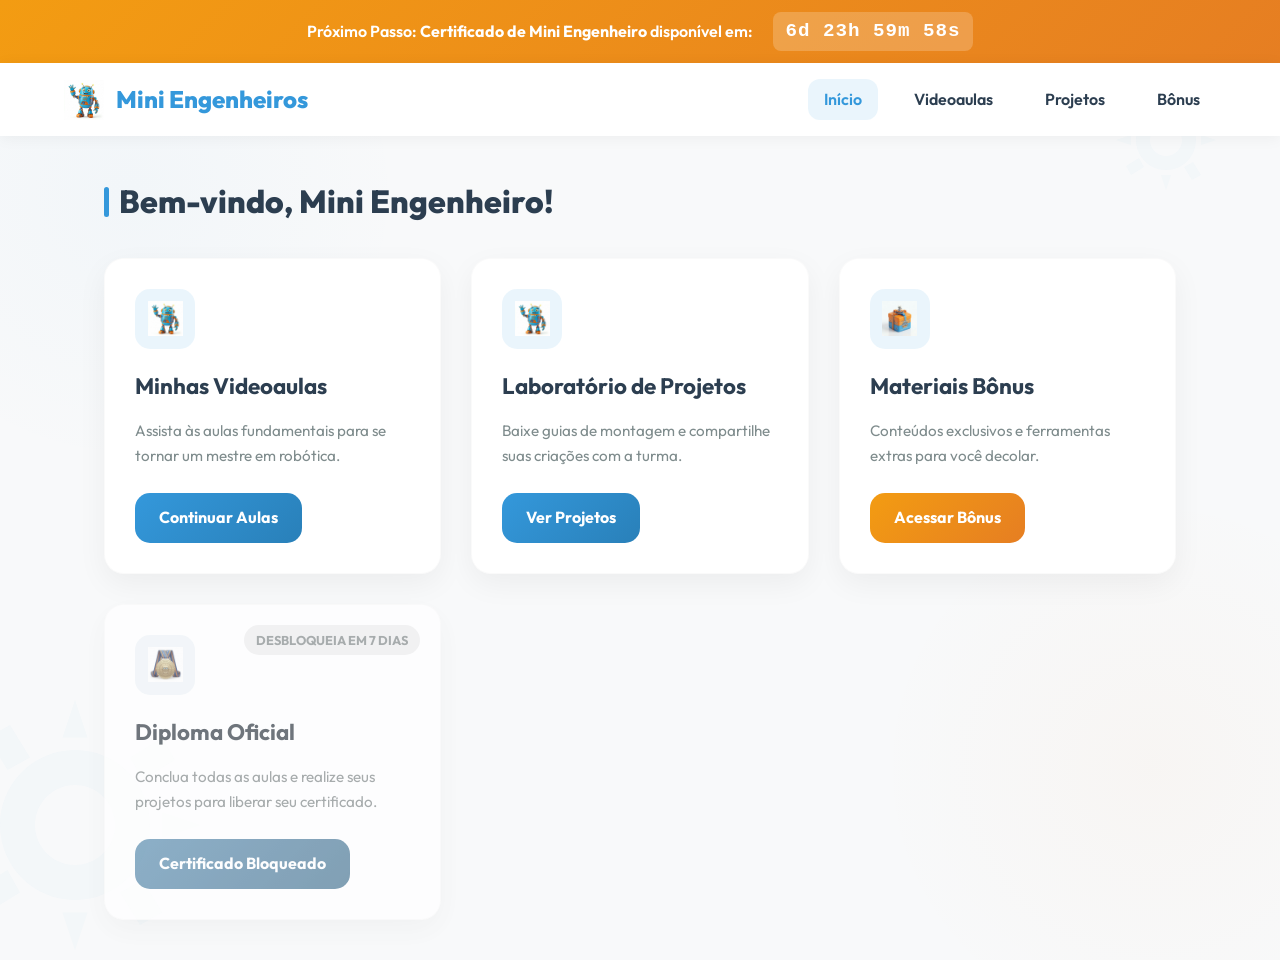
==== index.html @ a5e882d3 "Initial commit: Mini Engenheiros Membership Area" ====
<!DOCTYPE html>
<html lang="pt-br">

<head>
    <meta charset="UTF-8">
    <meta name="viewport" content="width=device-width, initial-scale=1.0">
    <title>Mini Engenheiros | Área de Membros</title>
    <meta name="description"
        content="Área de membros oficial do curso Mini Engenheiros. Aprenda robótica de forma divertida!">
    <link rel="stylesheet" href="style.css">
</head>

<body>

    <!-- Decorative Background Gears -->
    <div class="bg-decor">
        <svg class="gear gear-small" viewBox="0 0 100 100">
            <path
                d="M50 20c-16.6 0-30 13.4-30 30s13.4 30 30 30 30-13.4 30-30-13.4-30-30-30zm0 46c-8.8 0-16-7.2-16-16s7.2-16 16-16 16 7.2 16 16-7.2 16-16 16zM50 0l-5 15h10L50 0zm35 15l-13 8 5 9 13-8-5-9zM100 50l-15-5v10l15-5zM85 85l-8-13-9 5 8 13 9-5zM50 100l5-15h-10l5 15zm-35-15l13-8-5-9-13 8 5 9zM0 50l15 5V45L0 50zm15-35l8 13 9-5-8-13-9 5z" />
        </svg>
        <svg class="gear gear-large" viewBox="0 0 100 100">
            <path
                d="M50 20c-16.6 0-30 13.4-30 30s13.4 30 30 30 30-13.4 30-30-13.4-30-30-30zm0 46c-8.8 0-16-7.2-16-16s7.2-16 16-16 16 7.2 16 16-7.2 16-16 16zM50 0l-5 15h10L50 0zm35 15l-13 8 5 9 13-8-5-9zM100 50l-15-5v10l15-5zM85 85l-8-13-9 5 8 13 9-5zM50 100l5-15h-10l5 15zm-35-15l13-8-5-9-13 8 5 9zM0 50l15 5V45L0 50zm15-35l8 13 9-5-8-13-9 5z" />
        </svg>
    </div>

    <!-- Global Countdown Bar -->
    <div id="countdown-bar" class="countdown-bar">
        <span>Próximo Passo: <b>Certificado de Mini Engenheiro</b> disponível em:</span>
        <div id="countdown" class="countdown-timer">00d 00h 00m 00s</div>
    </div>

    <header>
        <div class="logo">
            <img src="assets/robot-logo.png" alt="Logotipo Mini Engenheiros">
            <span>Mini Engenheiros</span>
        </div>
        <nav>
            <a href="#" class="nav-link active" data-target="home">Início</a>
            <a href="#" class="nav-link" data-target="aulas">Videoaulas</a>
            <a href="#" class="nav-link" data-target="projetos">Projetos</a>
            <a href="#" class="nav-link" data-target="bonus">Bônus</a>
        </nav>
    </header>

    <main id="main-content">
        <!-- Home Section -->
        <section id="home-section">
            <h2 class="section-title">Bem-vindo, Mini Engenheiro!</h2>
            <div class="module-grid">
                <!-- Video Module Preview -->
                <div class="card" data-trigger="aulas">
                    <div class="card-icon"><img src="assets/video-icon.png" alt="Vídeo Icon"></div>
                    <h3>Minhas Videoaulas</h3>
                    <p>Assista às aulas fundamentais para se tornar um mestre em robótica.</p>
                    <a href="#" class="btn btn-primary" onclick="showSection('aulas')">Continuar Aulas</a>
                </div>

                <!-- Projects Module Preview -->
                <div class="card" data-trigger="projetos">
                    <div class="card-icon"><img src="assets/project-icon.png" alt="Projeto Icon"></div>
                    <h3>Laboratório de Projetos</h3>
                    <p>Baixe guias de montagem e compartilhe suas criações com a turma.</p>
                    <a href="#" class="btn btn-primary" onclick="showSection('projetos')">Ver Projetos</a>
                </div>

                <!-- Bonus Module Preview -->
                <div class="card" data-trigger="bonus">
                    <div class="card-icon"><img src="assets/gift-icon.png" alt="Bônus Icon"></div>
                    <h3>Materiais Bônus</h3>
                    <p>Conteúdos exclusivos e ferramentas extras para você decolar.</p>
                    <a href="#" class="btn btn-orange" onclick="showSection('bonus')">Acessar Bônus</a>
                </div>

                <!-- Certificate -->
                <div id="certificate-card" class="card locked">
                    <div class="locked-badge">DESBLOQUEIA EM 7 DIAS</div>
                    <div class="card-icon"><img src="assets/medal-icon.png" alt="Medalha Icon"></div>
                    <h3>Diploma Oficial</h3>
                    <p>Conclua todas as aulas e realize seus projetos para liberar seu certificado.</p>
                    <a href="#" class="btn btn-primary disabled" id="cert-btn">Certificado Bloqueado</a>
                </div>
            </div>
        </section>

        <!-- Video Lessons Section -->
        <section id="aulas-section" class="video-module">
            <h2 class="section-title">Nossas Videoaulas</h2>
            <div class="video-grid">
                <div class="video-container">
                    <div class="video-player-container">
                        <!-- Simulated Video Player -->
                        <div
                            style="color:white; display:flex; align-items:center; justify-content:center; height:100%; font-size:1.5rem;">
                            <span id="current-video-title">Aula 1: Introdução à Robótica</span>
                        </div>
                    </div>
                </div>
                <div class="video-list">
                    <div class="video-item active" data-id="1" data-title="Aula 1: Introdução à Robótica">
                        <div class="video-thumb">01</div>
                        <div class="video-info">
                            <h4>Aula 1: O Que é um Robô?</h4>
                            <span class="progress-tag">Concluído</span>
                        </div>
                    </div>
                    <div class="video-item" data-id="2" data-title="Aula 2: Engrenagens e Motores">
                        <div class="video-thumb">02</div>
                        <div class="video-info">
                            <h4>Aula 2: Vida e Movimento</h4>
                            <span class="progress-tag">Assistindo agora</span>
                        </div>
                    </div>
                    <div class="video-item" data-id="3" data-title="Aula 3: Programação Básica">
                        <div class="video-thumb">03</div>
                        <div class="video-info">
                            <h4>Aula 3: Desafio de Programação</h4>
                            <span class="progress-tag">Pendente</span>
                        </div>
                    </div>
                </div>
            </div>
        </section>

        <!-- Projects Section -->
        <section id="projetos-section" style="display:none;">
            <div class="header-with-action">
                <h2 class="section-title">Laboratório Criativo</h2>
                <div
                    style="background: rgba(52, 152, 219, 0.1); padding: 10px 20px; border-radius: 20px; font-weight: 700; color: var(--primary-blue);">
                    Área Experimental
                </div>
            </div>

            <div class="module-grid">
                <div class="card project-card">
                    <div class="project-img">
                        <img src="assets/robot-proj-1.png" alt="Robô Carro">
                    </div>
                    <h3>Robô Rodas-Velozes</h3>
                    <p>Instruções passo a passo para montar seu primeiro carrinho robotizado com sensores.</p>
                    <div class="project-meta">
                        <span><img src="assets/project-icon.png" style="width:16px;"> Nível: Fácil</span>
                        <span><img src="assets/video-icon.png" style="width:16px;"> 3 Vídeos</span>
                    </div>
                    <a href="#" class="btn btn-primary" style="width: 100%;">Baixar Manual PDF</a>
                </div>

                <div class="card project-card">
                    <div class="project-img">
                        <img src="assets/robot-proj-2.png" alt="Braço Robótico">
                    </div>
                    <h3>Braço Mecânico DIY</h3>
                    <p>Desafio avançado: crie um braço que consegue pegar objetos leves e empilhar blocos.</p>
                    <div class="project-meta">
                        <span><img src="assets/project-icon.png" style="width:16px;"> Nível: Médio</span>
                        <span><img src="assets/video-icon.png" style="width:16px;"> 5 Vídeos</span>
                    </div>
                    <a href="#" class="btn btn-primary" style="width: 100%;">Ver Desafio</a>
                </div>
            </div>

            <div class="card interactive-box">
                <div class="interactive-content">
                    <div class="mascot-mini">
                        <img src="assets/robot-logo.png" alt="Tobor">
                    </div>
                    <div>
                        <h3>Mural da Engenharia!</h3>
                        <p>Já terminou sua montagem? Tire uma foto bem legal do seu robô e compartilhe com os outros
                            gênios da turma!</p>
                        <div class="action-group">
                            <button class="btn btn-primary">Enviar Minha Foto</button>
                            <button class="btn btn-orange">Ver Galeria de Robôs</button>
                        </div>
                    </div>
                </div>
            </div>
        </section>

        <!-- Bonus Section -->
        <section id="bonus-section" style="display:none;">
            <h2 class="section-title">Bônus Exclusivo</h2>
            <div class="card bonus-card">
                <div class="bonus-img-container">
                    <img src="assets/bonus-box.png" alt="Bônus" class="floating">
                </div>
                <div class="bonus-info">
                    <span class="bonus-label">ESPECIAL</span>
                    <h3>Kit Digital de Adesivos & Posters</h3>
                    <p>Adesivos incríveis para imprimir e decorar seus robôs, seu laboratório e seu caderno! Inclui
                        também 3 posters exclusivos "Pequeno Grande Inventor".</p>
                    <div style="display:flex; gap:15px; margin-top:20px;">
                        <a href="#" class="btn btn-orange">Baixar Kit Bônus (PDF)</a>
                        <a href="#" class="btn btn-primary">Instruções de Uso</a>
                    </div>
                </div>
            </div>

            <div class="card" style="margin-top:20px; text-align:center;">
                <h3>Aula Secreta: Robótica com Recicláveis</h3>
                <p>Aprenda a criar robôs incríveis usando apenas sucata e criatividade.</p>
                <a href="#" class="btn btn-primary" style="margin-top:15px;">Acessar Aula Secreta</a>
            </div>
        </section>

    </main>

    <script src="script.js"></script>
</body>

</html>
---- style.css ----
@import url('https://fonts.googleapis.com/css2?family=Outfit:wght@300;400;600;800&display=swap');

:root {
    --primary-blue: #3498db;
    --primary-blue-dark: #2980b9;
    --secondary-orange: #f39c12;
    --accent-orange: #e67e22;
    --bg-light: #f8f9fa;
    --white: #ffffff;
    --text-dark: #2c3e50;
    --text-muted: #7f8c8d;
    --success-green: #2ecc71;
    --gradient-blue: linear-gradient(135deg, #3498db, #2980b9);
    --gradient-orange: linear-gradient(135deg, #f39c12, #e67e22);
    --card-shadow: 0 10px 30px rgba(0, 0, 0, 0.05);
    --border-radius: 20px;
    --transition: all 0.3s cubic-bezier(0.4, 0, 0.2, 1);
}

* {
    margin: 0;
    padding: 0;
    box-sizing: border-box;
}

body {
    font-family: 'Outfit', sans-serif;
    background-color: var(--bg-light);
    color: var(--text-dark);
    line-height: 1.6;
    overflow-x: hidden;
    background-image:
        radial-gradient(circle at 10% 20%, rgba(52, 152, 219, 0.03) 0%, transparent 20%),
        radial-gradient(circle at 90% 80%, rgba(230, 126, 34, 0.03) 0%, transparent 20%);
}

/* Background Elements */
.bg-decor {
    position: fixed;
    top: 0;
    left: 0;
    width: 100%;
    height: 100%;
    z-index: -1;
    pointer-events: none;
    opacity: 0.5;
}

.gear {
    position: absolute;
    fill: rgba(52, 152, 219, 0.05);
    animation: rotate 20s linear infinite;
}

.gear-small {
    width: 100px;
    top: 10%;
    right: 5%;
    animation-duration: 15s;
    animation-direction: reverse;
}

.gear-large {
    width: 250px;
    bottom: -50px;
    left: -50px;
}

@keyframes rotate {
    from {
        transform: rotate(0deg);
    }

    to {
        transform: rotate(360deg);
    }
}

/* Header & Nav */
header {
    background: var(--white);
    padding: 1rem 5%;
    display: flex;
    justify-content: space-between;
    align-items: center;
    box-shadow: 0 2px 15px rgba(0, 0, 0, 0.05);
    position: sticky;
    top: 0;
    z-index: 100;
}

.logo {
    display: flex;
    align-items: center;
    gap: 12px;
    font-weight: 800;
    font-size: 1.5rem;
    color: var(--primary-blue);
}

.logo img {
    height: 40px;
}

nav {
    display: flex;
    gap: 20px;
}

.nav-link {
    text-decoration: none;
    color: var(--text-dark);
    font-weight: 600;
    padding: 8px 16px;
    border-radius: 12px;
    transition: var(--transition);
}

.nav-link:hover,
.nav-link.active {
    background: rgba(52, 152, 219, 0.1);
    color: var(--primary-blue);
}

/* Main Content */
main {
    max-width: 1200px;
    margin: 40px auto;
    padding: 0 5%;
}

.section-title {
    margin-bottom: 30px;
    font-size: 2rem;
    font-weight: 800;
    position: relative;
    padding-left: 15px;
}

.section-title::before {
    content: '';
    position: absolute;
    left: 0;
    top: 50%;
    transform: translateY(-50%);
    width: 5px;
    height: 30px;
    background: var(--primary-blue);
    border-radius: 5px;
}

/* Module Container */
.module-grid {
    display: grid;
    grid-template-columns: repeat(auto-fit, minmax(300px, 1fr));
    gap: 30px;
}

.card {
    background: var(--white);
    border-radius: var(--border-radius);
    padding: 30px;
    box-shadow: var(--card-shadow);
    transition: var(--transition);
    position: relative;
    overflow: hidden;
    border: 1px solid rgba(0, 0, 0, 0.02);
}

.card:hover {
    transform: translateY(-10px);
    box-shadow: 0 20px 40px rgba(0, 0, 0, 0.08);
}

.card-icon {
    width: 60px;
    height: 60px;
    background: rgba(52, 152, 219, 0.1);
    border-radius: 15px;
    display: flex;
    align-items: center;
    justify-content: center;
    margin-bottom: 20px;
}

.card-icon img {
    width: 35px;
}

.card h3 {
    margin-bottom: 15px;
    font-size: 1.4rem;
}

.card p {
    color: var(--text-muted);
    margin-bottom: 25px;
    font-size: 0.95rem;
}

/* Countdown Bar */
.countdown-bar {
    background: var(--gradient-orange);
    color: var(--white);
    padding: 12px 5%;
    display: flex;
    justify-content: center;
    align-items: center;
    gap: 20px;
    font-weight: 600;
    position: relative;
    overflow: hidden;
}

.countdown-timer {
    background: rgba(255, 255, 255, 0.2);
    padding: 4px 12px;
    border-radius: 8px;
    font-family: monospace;
    font-size: 1.2rem;
    letter-spacing: 1px;
}

/* Video Section */
.video-module {
    display: none;
}

.video-module.active {
    display: block;
}

.video-grid {
    display: grid;
    grid-template-columns: 2fr 1fr;
    gap: 30px;
}

.video-player-container {
    background: #000;
    aspect-ratio: 16/9;
    border-radius: var(--border-radius);
    overflow: hidden;
    box-shadow: var(--card-shadow);
}

.video-list {
    display: flex;
    flex-direction: column;
    gap: 15px;
}

.video-item {
    display: flex;
    align-items: center;
    gap: 15px;
    background: var(--white);
    padding: 15px;
    border-radius: 15px;
    cursor: pointer;
    transition: var(--transition);
    border: 2px solid transparent;
}

.video-item:hover {
    background: #f0f4f8;
}

.video-item.active {
    border-color: var(--primary-blue);
    background: rgba(52, 152, 219, 0.05);
}

.video-thumb {
    width: 100px;
    height: 60px;
    background: #eee;
    border-radius: 10px;
    display: flex;
    align-items: center;
    justify-content: center;
    overflow: hidden;
}

.video-info h4 {
    font-size: 0.9rem;
    margin-bottom: 4px;
}

.video-info .progress-tag {
    font-size: 0.75rem;
    color: var(--primary-blue);
    font-weight: 700;
    text-transform: uppercase;
}

/* Buttons */
.btn {
    display: inline-flex;
    align-items: center;
    justify-content: center;
    padding: 12px 24px;
    border-radius: 15px;
    font-weight: 700;
    text-decoration: none;
    transition: var(--transition);
    border: none;
    cursor: pointer;
    gap: 8px;
}

.btn-primary {
    background: var(--gradient-blue);
    color: var(--white);
}

.btn-primary:hover {
    transform: scale(1.05);
    box-shadow: 0 10px 20px rgba(52, 152, 219, 0.3);
}

.btn-orange {
    background: var(--gradient-orange);
    color: var(--white);
}

/* Certificate Locked */
.locked {
    opacity: 0.7;
    filter: grayscale(0.5);
    cursor: not-allowed;
}

.locked-badge {
    position: absolute;
    top: 20px;
    right: 20px;
    background: #eee;
    padding: 5px 12px;
    border-radius: 20px;
    font-size: 0.8rem;
    font-weight: 700;
    color: var(--text-muted);
}

/* Project & Bonus Refinement */
.header-with-action {
    display: flex;
    justify-content: space-between;
    align-items: center;
    margin-bottom: 30px;
}

.project-img {
    width: 100%;
    height: 200px;
    background: #f0f4f8;
    border-radius: 15px;
    margin-bottom: 20px;
    overflow: hidden;
    border: 1px solid rgba(0, 0, 0, 0.05);
}

.project-img img {
    width: 100%;
    height: 100%;
    object-fit: cover;
    transition: var(--transition);
}

.project-card:hover .project-img img {
    transform: scale(1.1);
}

.project-meta {
    display: flex;
    gap: 15px;
    margin-bottom: 20px;
}

.project-meta span {
    font-size: 0.8rem;
    font-weight: 700;
    color: var(--text-muted);
    display: flex;
    align-items: center;
    gap: 5px;
}

.interactive-box {
    margin-top: 40px;
    background: linear-gradient(135deg, rgba(52, 152, 219, 0.05), rgba(46, 204, 113, 0.05));
    border: 1px dashed var(--primary-blue);
}

.interactive-content {
    display: flex;
    align-items: center;
    gap: 30px;
}

.mascot-mini {
    width: 100px;
    flex-shrink: 0;
}

.mascot-mini img {
    width: 100%;
}

.action-group {
    display: flex;
    gap: 15px;
    margin-top: 20px;
}

/* Bonus Card */
.bonus-card {
    display: grid;
    grid-template-columns: 1fr 2fr;
    gap: 40px;
    align-items: center;
    background: var(--white);
    border: 1px solid rgba(230, 126, 34, 0.1);
}

.bonus-img-container {
    text-align: center;
}

.bonus-img-container img {
    width: 100%;
}

.bonus-label {
    background: var(--accent-orange);
    color: var(--white);
    padding: 4px 12px;
    border-radius: 20px;
    font-size: 0.7rem;
    font-weight: 800;
    letter-spacing: 1px;
    display: inline-block;
    margin-bottom: 10px;
}

.floating {
    animation: floating 3s ease-in-out infinite;
}

@keyframes floating {
    0% {
        transform: translateY(0px);
    }

    50% {
        transform: translateY(-15px);
    }

    100% {
        transform: translateY(0px);
    }
}

@media (max-width: 768px) {
    header {
        flex-direction: column;
        gap: 15px;
        padding: 1.5rem 5%;
    }

    nav {
        font-size: 0.9rem;
        width: 100%;
        justify-content: center;
        flex-wrap: wrap;
    }

    .video-grid {
        grid-template-columns: 1fr;
    }

    .bonus-card {
        grid-template-columns: 1fr;
        padding: 20px;
    }

    .interactive-content {
        flex-direction: column;
        text-align: center;
    }

    .countdown-bar {
        font-size: 0.8rem;
        text-align: center;
        flex-direction: column;
        gap: 8px;
    }
}
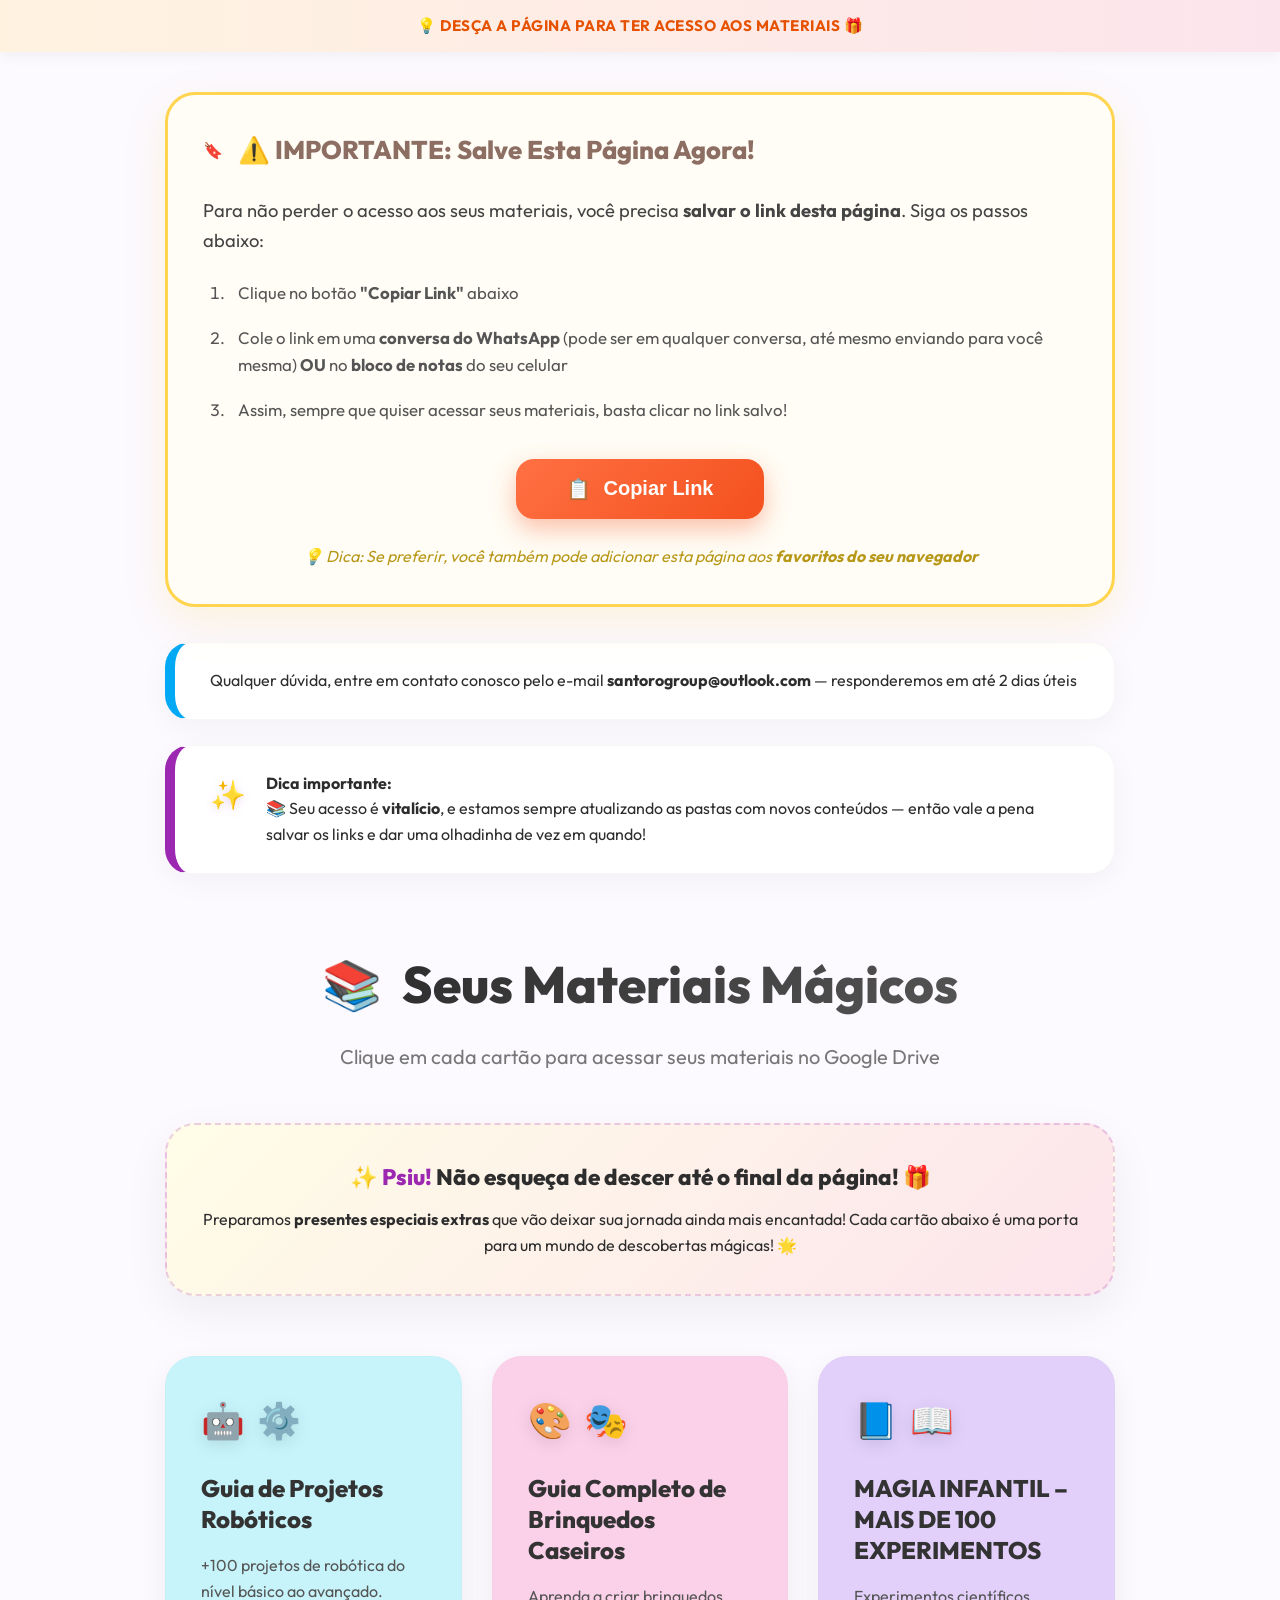
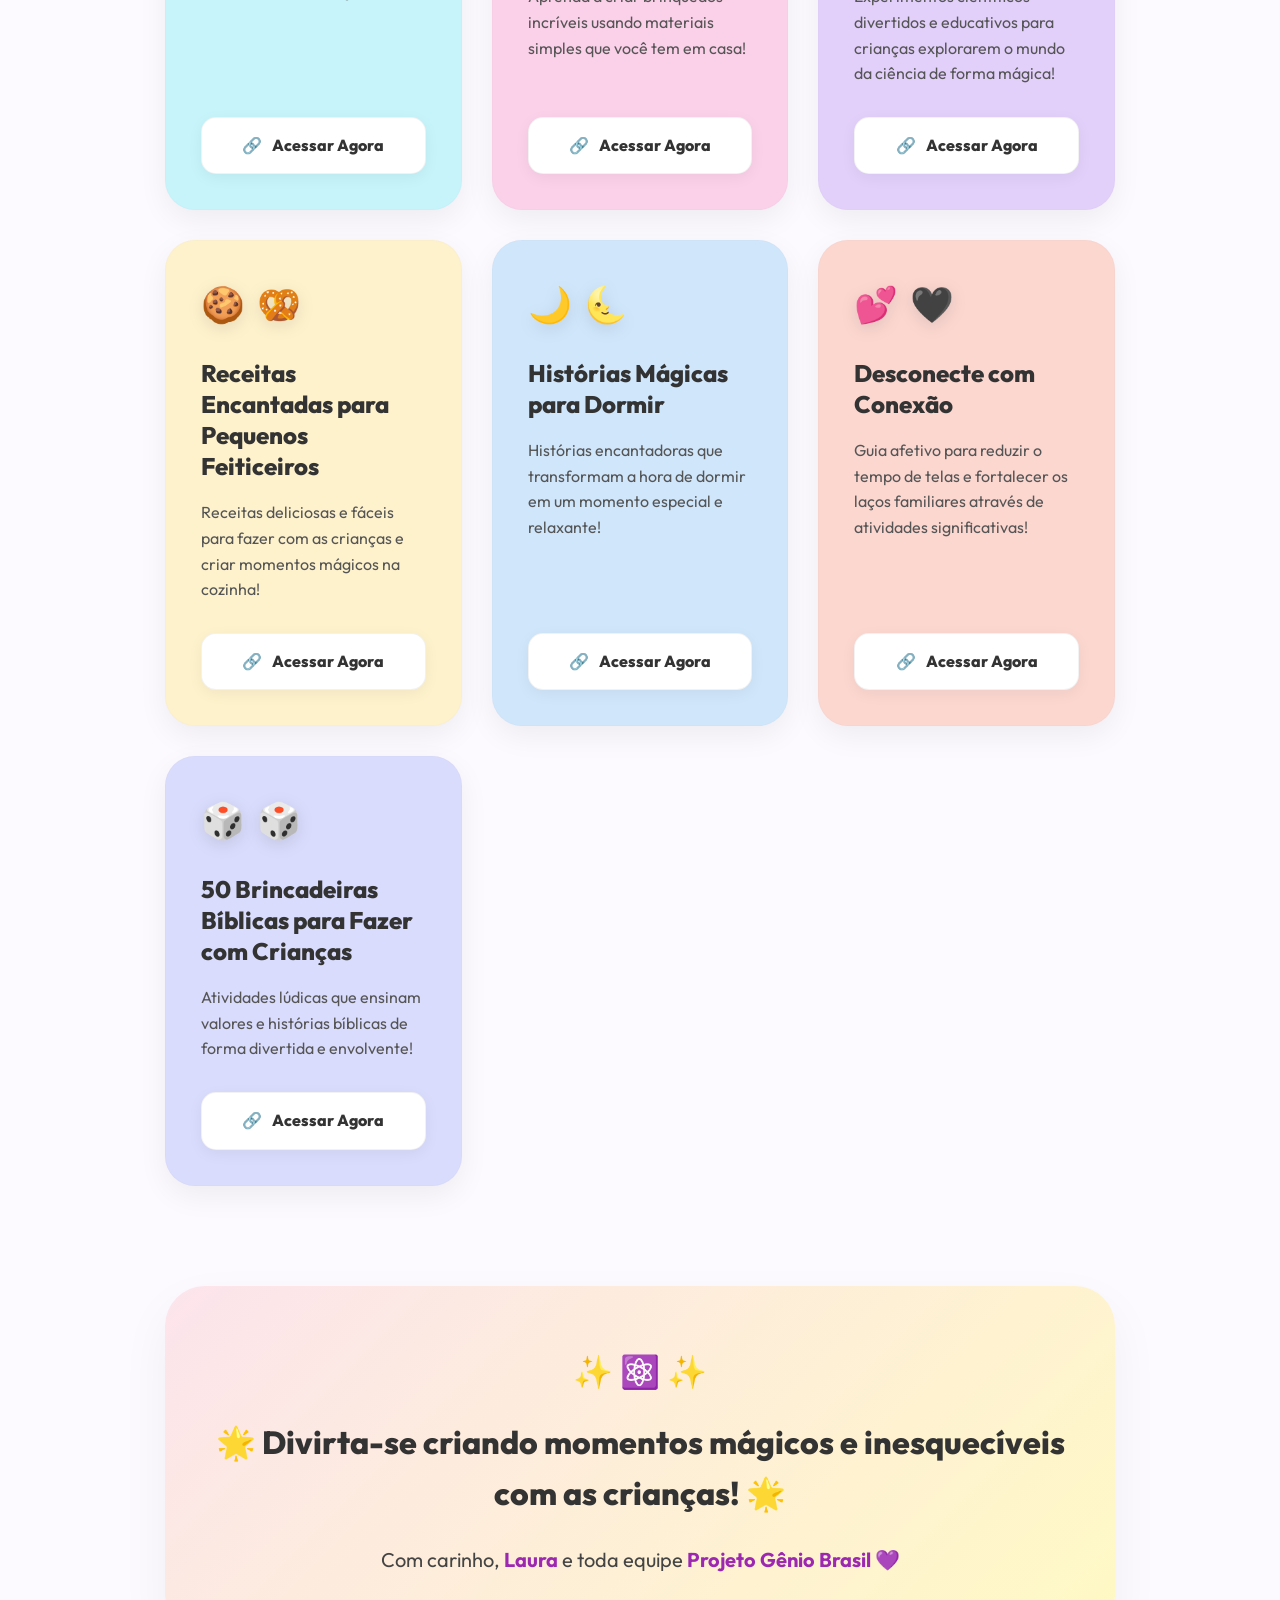
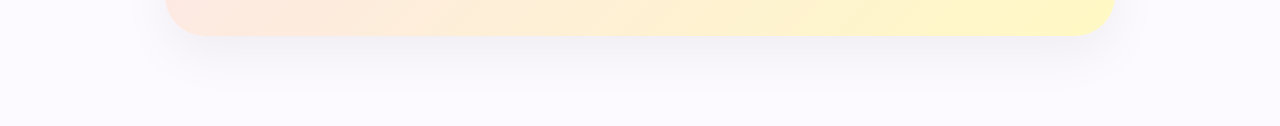
==== commit c5b86e07: "Update membership area with magical theme and Google Drive links" ====
--- a/index.html
+++ b/index.html
@@ -4,206 +4,193 @@
 <head>
     <meta charset="UTF-8">
     <meta name="viewport" content="width=device-width, initial-scale=1.0">
-    <title>Mini Engenheiros | Área de Membros</title>
-    <meta name="description"
-        content="Área de membros oficial do curso Mini Engenheiros. Aprenda robótica de forma divertida!">
+    <title>Seus Materiais Mágicos | Projeto Gênio Brasil</title>
+    <meta name="description" content="Acesse todos os seus materiais mágicos em um só lugar.">
+    <!-- Google Fonts -->
+    <link rel="preconnect" href="https://fonts.googleapis.com">
+    <link rel="preconnect" href="https://fonts.gstatic.com" crossorigin>
+    <link href="https://fonts.googleapis.com/css2?family=Outfit:wght@300;400;600;700;800&display=swap" rel="stylesheet">
     <link rel="stylesheet" href="style.css">
 </head>
 
 <body>
-
-    <!-- Decorative Background Gears -->
-    <div class="bg-decor">
-        <svg class="gear gear-small" viewBox="0 0 100 100">
-            <path
-                d="M50 20c-16.6 0-30 13.4-30 30s13.4 30 30 30 30-13.4 30-30-13.4-30-30-30zm0 46c-8.8 0-16-7.2-16-16s7.2-16 16-16 16 7.2 16 16-7.2 16-16 16zM50 0l-5 15h10L50 0zm35 15l-13 8 5 9 13-8-5-9zM100 50l-15-5v10l15-5zM85 85l-8-13-9 5 8 13 9-5zM50 100l5-15h-10l5 15zm-35-15l13-8-5-9-13 8 5 9zM0 50l15 5V45L0 50zm15-35l8 13 9-5-8-13-9 5z" />
-        </svg>
-        <svg class="gear gear-large" viewBox="0 0 100 100">
-            <path
-                d="M50 20c-16.6 0-30 13.4-30 30s13.4 30 30 30 30-13.4 30-30-13.4-30-30-30zm0 46c-8.8 0-16-7.2-16-16s7.2-16 16-16 16 7.2 16 16-7.2 16-16 16zM50 0l-5 15h10L50 0zm35 15l-13 8 5 9 13-8-5-9zM100 50l-15-5v10l15-5zM85 85l-8-13-9 5 8 13 9-5zM50 100l5-15h-10l5 15zm-35-15l13-8-5-9-13 8 5 9zM0 50l15 5V45L0 50zm15-35l8 13 9-5-8-13-9 5z" />
-        </svg>
+    <!-- Top Announcement Bar -->
+    <div class="top-bar">
+        <span>💡 DESÇA A PÁGINA PARA TER ACESSO AOS MATERIAIS 🎁</span>
     </div>
 
-    <!-- Global Countdown Bar -->
-    <div id="countdown-bar" class="countdown-bar">
-        <span>Próximo Passo: <b>Certificado de Mini Engenheiro</b> disponível em:</span>
-        <div id="countdown" class="countdown-timer">00d 00h 00m 00s</div>
-    </div>
+    <main class="container">
+        <!-- Importance Section -->
+        <section class="important-card">
+            <div class="important-header">
+                <span class="icon-bookmark">🔖</span>
+                <h2>⚠️ IMPORTANTE: Salve Esta Página Agora!</h2>
+            </div>
+            <p class="important-text">
+                Para não perder o acesso aos seus materiais, você precisa <strong>salvar o link desta página</strong>.
+                Siga os passos abaixo:
+            </p>
+            <ol class="steps-list">
+                <li>Clique no botão <strong>"Copiar Link"</strong> abaixo</li>
+                <li>Cole o link em uma <strong>conversa do WhatsApp</strong> (pode ser em qualquer conversa, até mesmo
+                    enviando para você mesma) <strong>OU</strong> no <strong>bloco de notas</strong> do seu celular</li>
+                <li>Assim, sempre que quiser acessar seus materiais, basta clicar no link salvo!</li>
+            </ol>
+            <div class="copy-section">
+                <button id="copy-btn" class="btn-copy">
+                    <span class="icon-copy">📋</span> Copiar Link
+                </button>
+            </div>
+            <p class="tip-text">
+                💡 Dica: Se preferir, você também pode adicionar esta página aos <strong>favoritos do seu
+                    navegador</strong>
+            </p>
+        </section>
 
-    <header>
-        <div class="logo">
-            <img src="assets/robot-logo.png" alt="Logotipo Mini Engenheiros">
-            <span>Mini Engenheiros</span>
-        </div>
-        <nav>
-            <a href="#" class="nav-link active" data-target="home">Início</a>
-            <a href="#" class="nav-link" data-target="aulas">Videoaulas</a>
-            <a href="#" class="nav-link" data-target="projetos">Projetos</a>
-            <a href="#" class="nav-link" data-target="bonus">Bônus</a>
-        </nav>
-    </header>
-
-    <main id="main-content">
-        <!-- Home Section -->
-        <section id="home-section">
-            <h2 class="section-title">Bem-vindo, Mini Engenheiro!</h2>
-            <div class="module-grid">
-                <!-- Video Module Preview -->
-                <div class="card" data-trigger="aulas">
-                    <div class="card-icon"><img src="assets/video-icon.png" alt="Vídeo Icon"></div>
-                    <h3>Minhas Videoaulas</h3>
-                    <p>Assista às aulas fundamentais para se tornar um mestre em robótica.</p>
-                    <a href="#" class="btn btn-primary" onclick="showSection('aulas')">Continuar Aulas</a>
-                </div>
-
-                <!-- Projects Module Preview -->
-                <div class="card" data-trigger="projetos">
-                    <div class="card-icon"><img src="assets/project-icon.png" alt="Projeto Icon"></div>
-                    <h3>Laboratório de Projetos</h3>
-                    <p>Baixe guias de montagem e compartilhe suas criações com a turma.</p>
-                    <a href="#" class="btn btn-primary" onclick="showSection('projetos')">Ver Projetos</a>
-                </div>
-
-                <!-- Bonus Module Preview -->
-                <div class="card" data-trigger="bonus">
-                    <div class="card-icon"><img src="assets/gift-icon.png" alt="Bônus Icon"></div>
-                    <h3>Materiais Bônus</h3>
-                    <p>Conteúdos exclusivos e ferramentas extras para você decolar.</p>
-                    <a href="#" class="btn btn-orange" onclick="showSection('bonus')">Acessar Bônus</a>
-                </div>
-
-                <!-- Certificate -->
-                <div id="certificate-card" class="card locked">
-                    <div class="locked-badge">DESBLOQUEIA EM 7 DIAS</div>
-                    <div class="card-icon"><img src="assets/medal-icon.png" alt="Medalha Icon"></div>
-                    <h3>Diploma Oficial</h3>
-                    <p>Conclua todas as aulas e realize seus projetos para liberar seu certificado.</p>
-                    <a href="#" class="btn btn-primary disabled" id="cert-btn">Certificado Bloqueado</a>
+        <!-- Support Section -->
+        <section class="support-card">
+            <div class="support-item email-box">
+                <p>Qualquer dúvida, entre em contato conosco pelo e-mail <strong>santorogroup@outlook.com</strong> —
+                    responderemos em até 2 dias úteis</p>
+            </div>
+            <div class="support-item hint-box">
+                <span class="icon-star">✨</span>
+                <div>
+                    <strong>Dica importante:</strong>
+                    <p>📚 Seu acesso é <strong>vitalício</strong>, e estamos sempre atualizando as pastas com novos
+                        conteúdos — então vale a pena salvar os links e dar uma olhadinha de vez em quando!</p>
                 </div>
             </div>
         </section>
 
-        <!-- Video Lessons Section -->
-        <section id="aulas-section" class="video-module">
-            <h2 class="section-title">Nossas Videoaulas</h2>
-            <div class="video-grid">
-                <div class="video-container">
-                    <div class="video-player-container">
-                        <!-- Simulated Video Player -->
-                        <div
-                            style="color:white; display:flex; align-items:center; justify-content:center; height:100%; font-size:1.5rem;">
-                            <span id="current-video-title">Aula 1: Introdução à Robótica</span>
-                        </div>
-                    </div>
+        <!-- Main Title -->
+        <header class="main-header">
+            <div class="title-with-emoji">
+                <span class="emoji-main">📚</span>
+                <h1>Seus Materiais Mágicos</h1>
+            </div>
+            <p class="subtitle">Clique em cada cartão para acessar seus materiais no Google Drive</p>
+        </header>
+
+        <!-- Instruction Alert -->
+        <div class="instruction-alert">
+            <p>✨ <span>Psiu!</span> Não esqueça de descer até o final da página! 🎁</p>
+            <p>Preparamos <strong>presentes especiais extras</strong> que vão deixar sua jornada ainda mais encantada!
+                Cada cartão abaixo é uma porta para um mundo de descobertas mágicas! 🌟</p>
+        </div>
+
+        <!-- Modules Grid -->
+        <div class="modules-grid">
+            <!-- Card 1 -->
+            <div class="module-card card-cyan">
+                <div class="card-icons">
+                    <span class="icon">🤖</span>
+                    <span class="icon">⚙️</span>
                 </div>
-                <div class="video-list">
-                    <div class="video-item active" data-id="1" data-title="Aula 1: Introdução à Robótica">
-                        <div class="video-thumb">01</div>
-                        <div class="video-info">
-                            <h4>Aula 1: O Que é um Robô?</h4>
-                            <span class="progress-tag">Concluído</span>
-                        </div>
-                    </div>
-                    <div class="video-item" data-id="2" data-title="Aula 2: Engrenagens e Motores">
-                        <div class="video-thumb">02</div>
-                        <div class="video-info">
-                            <h4>Aula 2: Vida e Movimento</h4>
-                            <span class="progress-tag">Assistindo agora</span>
-                        </div>
-                    </div>
-                    <div class="video-item" data-id="3" data-title="Aula 3: Programação Básica">
-                        <div class="video-thumb">03</div>
-                        <div class="video-info">
-                            <h4>Aula 3: Desafio de Programação</h4>
-                            <span class="progress-tag">Pendente</span>
-                        </div>
-                    </div>
-                </div>
-            </div>
-        </section>
-
-        <!-- Projects Section -->
-        <section id="projetos-section" style="display:none;">
-            <div class="header-with-action">
-                <h2 class="section-title">Laboratório Criativo</h2>
-                <div
-                    style="background: rgba(52, 152, 219, 0.1); padding: 10px 20px; border-radius: 20px; font-weight: 700; color: var(--primary-blue);">
-                    Área Experimental
-                </div>
+                <h3>Guia de Projetos Robóticos</h3>
+                <p>+100 projetos de robótica do nível básico ao avançado.</p>
+                <a href="https://drive.google.com/drive/folders/1tlABjiU9CErKfZ9DHte_SLJU7-V06P9h" target="_blank"
+                    class="btn-access">
+                    <span class="icon-link">🔗</span> Acessar Agora
+                </a>
             </div>
 
-            <div class="module-grid">
-                <div class="card project-card">
-                    <div class="project-img">
-                        <img src="assets/robot-proj-1.png" alt="Robô Carro">
-                    </div>
-                    <h3>Robô Rodas-Velozes</h3>
-                    <p>Instruções passo a passo para montar seu primeiro carrinho robotizado com sensores.</p>
-                    <div class="project-meta">
-                        <span><img src="assets/project-icon.png" style="width:16px;"> Nível: Fácil</span>
-                        <span><img src="assets/video-icon.png" style="width:16px;"> 3 Vídeos</span>
-                    </div>
-                    <a href="#" class="btn btn-primary" style="width: 100%;">Baixar Manual PDF</a>
+            <!-- Card 2 -->
+            <div class="module-card card-pink">
+                <div class="card-icons">
+                    <span class="icon">🎨</span>
+                    <span class="icon">🎭</span>
                 </div>
-
-                <div class="card project-card">
-                    <div class="project-img">
-                        <img src="assets/robot-proj-2.png" alt="Braço Robótico">
-                    </div>
-                    <h3>Braço Mecânico DIY</h3>
-                    <p>Desafio avançado: crie um braço que consegue pegar objetos leves e empilhar blocos.</p>
-                    <div class="project-meta">
-                        <span><img src="assets/project-icon.png" style="width:16px;"> Nível: Médio</span>
-                        <span><img src="assets/video-icon.png" style="width:16px;"> 5 Vídeos</span>
-                    </div>
-                    <a href="#" class="btn btn-primary" style="width: 100%;">Ver Desafio</a>
-                </div>
+                <h3>Guia Completo de Brinquedos Caseiros</h3>
+                <p>Aprenda a criar brinquedos incríveis usando materiais simples que você tem em casa!</p>
+                <a href="https://drive.google.com/drive/folders/19KSVYnsXokzpd0uTcw3-slxy11FS35mi" target="_blank"
+                    class="btn-access">
+                    <span class="icon-link">🔗</span> Acessar Agora
+                </a>
             </div>
 
-            <div class="card interactive-box">
-                <div class="interactive-content">
-                    <div class="mascot-mini">
-                        <img src="assets/robot-logo.png" alt="Tobor">
-                    </div>
-                    <div>
-                        <h3>Mural da Engenharia!</h3>
-                        <p>Já terminou sua montagem? Tire uma foto bem legal do seu robô e compartilhe com os outros
-                            gênios da turma!</p>
-                        <div class="action-group">
-                            <button class="btn btn-primary">Enviar Minha Foto</button>
-                            <button class="btn btn-orange">Ver Galeria de Robôs</button>
-                        </div>
-                    </div>
+            <!-- Card 3 -->
+            <div class="module-card card-purple">
+                <div class="card-icons">
+                    <span class="icon">📘</span>
+                    <span class="icon">📖</span>
                 </div>
-            </div>
-        </section>
-
-        <!-- Bonus Section -->
-        <section id="bonus-section" style="display:none;">
-            <h2 class="section-title">Bônus Exclusivo</h2>
-            <div class="card bonus-card">
-                <div class="bonus-img-container">
-                    <img src="assets/bonus-box.png" alt="Bônus" class="floating">
-                </div>
-                <div class="bonus-info">
-                    <span class="bonus-label">ESPECIAL</span>
-                    <h3>Kit Digital de Adesivos & Posters</h3>
-                    <p>Adesivos incríveis para imprimir e decorar seus robôs, seu laboratório e seu caderno! Inclui
-                        também 3 posters exclusivos "Pequeno Grande Inventor".</p>
-                    <div style="display:flex; gap:15px; margin-top:20px;">
-                        <a href="#" class="btn btn-orange">Baixar Kit Bônus (PDF)</a>
-                        <a href="#" class="btn btn-primary">Instruções de Uso</a>
-                    </div>
-                </div>
+                <h3>MAGIA INFANTIL – MAIS DE 100 EXPERIMENTOS</h3>
+                <p>Experimentos científicos divertidos e educativos para crianças explorarem o mundo da ciência de forma
+                    mágica!</p>
+                <a href="https://drive.google.com/drive/folders/12FX2D6NwpOt3utYOxsehacsS4Ee2iR9R" target="_blank"
+                    class="btn-access">
+                    <span class="icon-link">🔗</span> Acessar Agora
+                </a>
             </div>
 
-            <div class="card" style="margin-top:20px; text-align:center;">
-                <h3>Aula Secreta: Robótica com Recicláveis</h3>
-                <p>Aprenda a criar robôs incríveis usando apenas sucata e criatividade.</p>
-                <a href="#" class="btn btn-primary" style="margin-top:15px;">Acessar Aula Secreta</a>
+            <!-- Card 4 -->
+            <div class="module-card card-yellow">
+                <div class="card-icons">
+                    <span class="icon">🍪</span>
+                    <span class="icon">🥨</span>
+                </div>
+                <h3>Receitas Encantadas para Pequenos Feiticeiros</h3>
+                <p>Receitas deliciosas e fáceis para fazer com as crianças e criar momentos mágicos na cozinha!</p>
+                <a href="https://drive.google.com/drive/folders/1ry27_oF8BjraRzRUshZ3WewtiYXTCjhM" target="_blank"
+                    class="btn-access">
+                    <span class="icon-link">🔗</span> Acessar Agora
+                </a>
             </div>
-        </section>
 
+            <!-- Card 5 -->
+            <div class="module-card card-blue">
+                <div class="card-icons">
+                    <span class="icon">🌙</span>
+                    <span class="icon">🌜</span>
+                </div>
+                <h3>Histórias Mágicas para Dormir</h3>
+                <p>Histórias encantadoras que transformam a hora de dormir em um momento especial e relaxante!</p>
+                <a href="https://drive.google.com/drive/folders/1dlIygUPLLjqLX7LEGiUYtSkMcvqIHzka" target="_blank"
+                    class="btn-access">
+                    <span class="icon-link">🔗</span> Acessar Agora
+                </a>
+            </div>
+
+            <!-- Card 6 -->
+            <div class="module-card card-salmon">
+                <div class="card-icons">
+                    <span class="icon">💕</span>
+                    <span class="icon">🖤</span>
+                </div>
+                <h3>Desconecte com Conexão</h3>
+                <p>Guia afetivo para reduzir o tempo de telas e fortalecer os laços familiares através de atividades
+                    significativas!</p>
+                <a href="https://drive.google.com/drive/folders/1bIRqc5BbrU6bUT7nVtfxArw-lHMp9fZF" target="_blank"
+                    class="btn-access">
+                    <span class="icon-link">🔗</span> Acessar Agora
+                </a>
+            </div>
+
+            <!-- Card 7 -->
+            <div class="module-card card-lavender">
+                <div class="card-icons">
+                    <span class="icon">🎲</span>
+                    <span class="icon">🎲</span>
+                </div>
+                <h3>50 Brincadeiras Bíblicas para Fazer com Crianças</h3>
+                <p>Atividades lúdicas que ensinam valores e histórias bíblicas de forma divertida e envolvente!</p>
+                <a href="https://drive.google.com/drive/folders/1NuYEOvymCmEBWeakUBViwJ0EKalrxt-G" target="_blank"
+                    class="btn-access">
+                    <span class="icon-link">🔗</span> Acessar Agora
+                </a>
+            </div>
+        </div>
+
+        <!-- Footer -->
+        <footer class="main-footer">
+            <div class="footer-content">
+                <div class="stars-icons">✨ ⚛️ ✨</div>
+                <h2>🌟 Divirta-se criando momentos mágicos e inesquecíveis com as crianças! 🌟</h2>
+                <p class="signature">Com carinho, <strong>Laura</strong> e toda equipe <strong>Projeto Gênio Brasil
+                        💜</strong></p>
+            </div>
+        </footer>
     </main>
 
     <script src="script.js"></script>
--- a/style.css
+++ b/style.css
@@ -1,20 +1,23 @@
-@import url('https://fonts.googleapis.com/css2?family=Outfit:wght@300;400;600;800&display=swap');
-
 :root {
-    --primary-blue: #3498db;
-    --primary-blue-dark: #2980b9;
-    --secondary-orange: #f39c12;
-    --accent-orange: #e67e22;
-    --bg-light: #f8f9fa;
+    --bg-main: #fcf9ff;
     --white: #ffffff;
-    --text-dark: #2c3e50;
-    --text-muted: #7f8c8d;
-    --success-green: #2ecc71;
-    --gradient-blue: linear-gradient(135deg, #3498db, #2980b9);
-    --gradient-orange: linear-gradient(135deg, #f39c12, #e67e22);
-    --card-shadow: 0 10px 30px rgba(0, 0, 0, 0.05);
-    --border-radius: 20px;
-    --transition: all 0.3s cubic-bezier(0.4, 0, 0.2, 1);
+    --text-dark: #2d2d2d;
+    --text-muted: #666666;
+    --primary-purple: #9c27b0;
+    --accent-orange: #ff7043;
+
+    /* Card Colors - Vibrant and Soft (HSL) */
+    --card-cyan: hsl(187, 85%, 88%);
+    --card-pink: hsl(325, 85%, 90%);
+    --card-purple: hsl(265, 85%, 90%);
+    --card-yellow: hsl(45, 95%, 90%);
+    --card-blue: hsl(210, 85%, 90%);
+    --card-salmon: hsl(10, 85%, 90%);
+    --card-lavender: hsl(235, 85%, 92%);
+
+    --card-shadow: 0 10px 30px rgba(0, 0, 0, 0.06);
+    --card-shadow-hover: 0 15px 45px rgba(0, 0, 0, 0.12);
+    --transition: all 0.4s cubic-bezier(0.165, 0.84, 0.44, 1);
 }
 
 * {
@@ -25,475 +28,391 @@
 
 body {
     font-family: 'Outfit', sans-serif;
-    background-color: var(--bg-light);
+    background-color: var(--bg-main);
     color: var(--text-dark);
     line-height: 1.6;
-    overflow-x: hidden;
-    background-image:
-        radial-gradient(circle at 10% 20%, rgba(52, 152, 219, 0.03) 0%, transparent 20%),
-        radial-gradient(circle at 90% 80%, rgba(230, 126, 34, 0.03) 0%, transparent 20%);
-}
-
-/* Background Elements */
-.bg-decor {
-    position: fixed;
-    top: 0;
-    left: 0;
-    width: 100%;
-    height: 100%;
-    z-index: -1;
-    pointer-events: none;
-    opacity: 0.5;
-}
-
-.gear {
-    position: absolute;
-    fill: rgba(52, 152, 219, 0.05);
-    animation: rotate 20s linear infinite;
-}
-
-.gear-small {
-    width: 100px;
-    top: 10%;
-    right: 5%;
-    animation-duration: 15s;
-    animation-direction: reverse;
-}
-
-.gear-large {
-    width: 250px;
-    bottom: -50px;
-    left: -50px;
-}
-
-@keyframes rotate {
-    from {
-        transform: rotate(0deg);
-    }
-
-    to {
-        transform: rotate(360deg);
-    }
-}
-
-/* Header & Nav */
-header {
-    background: var(--white);
-    padding: 1rem 5%;
-    display: flex;
-    justify-content: space-between;
-    align-items: center;
-    box-shadow: 0 2px 15px rgba(0, 0, 0, 0.05);
+    padding-bottom: 50px;
+}
+
+.top-bar {
+    background: linear-gradient(90deg, #fff3e0, #fce4ec, #fff3e0);
+    background-size: 200% auto;
+    animation: gradientShift 5s ease infinite;
+    text-align: center;
+    padding: 14px;
+    font-weight: 700;
+    font-size: 0.95rem;
+    color: #e65100;
+    letter-spacing: 0.5px;
+    box-shadow: 0 2px 15px rgba(0, 0, 0, 0.06);
     position: sticky;
     top: 0;
-    z-index: 100;
-}
-
-.logo {
-    display: flex;
+    z-index: 1000;
+}
+
+@keyframes gradientShift {
+    0% {
+        background-position: 0% 50%
+    }
+
+    50% {
+        background-position: 100% 50%
+    }
+
+    100% {
+        background-position: 0% 50%
+    }
+}
+
+.container {
+    max-width: 1000px;
+    margin: 40px auto;
+    padding: 0 25px;
+}
+
+/* Important Section */
+.important-card {
+    background: #fffdf5;
+    border: 3px solid #ffd54f;
+    border-radius: 30px;
+    padding: 35px;
+    margin-bottom: 35px;
+    box-shadow: 0 15px 40px rgba(255, 213, 79, 0.2);
+    position: relative;
+    overflow: hidden;
+}
+
+.important-header {
+    display: flex;
+    align-items: center;
+    gap: 15px;
+    margin-bottom: 25px;
+}
+
+.important-header h2 {
+    color: #8d6e63;
+    font-size: 1.6rem;
+    font-weight: 800;
+}
+
+.important-text {
+    font-size: 1.15rem;
+    margin-bottom: 25px;
+    color: #444;
+}
+
+.steps-list {
+    margin-left: 25px;
+    margin-bottom: 35px;
+}
+
+.steps-list li {
+    margin-bottom: 18px;
+    font-size: 1.05rem;
+    color: #555;
+    padding-left: 10px;
+}
+
+.copy-section {
+    text-align: center;
+    margin-bottom: 25px;
+}
+
+.btn-copy {
+    background: linear-gradient(135deg, #ff7043, #f4511e);
+    color: white;
+    border: none;
+    padding: 18px 50px;
+    border-radius: 18px;
+    font-size: 1.25rem;
+    font-weight: 800;
+    cursor: pointer;
+    box-shadow: 0 10px 25px rgba(244, 81, 30, 0.35);
+    transition: var(--transition);
+    display: inline-flex;
     align-items: center;
     gap: 12px;
-    font-weight: 800;
-    font-size: 1.5rem;
-    color: var(--primary-blue);
-}
-
-.logo img {
-    height: 40px;
-}
-
-nav {
+}
+
+.btn-copy:hover {
+    transform: translateY(-5px) scale(1.02);
+    box-shadow: 0 15px 35px rgba(244, 81, 30, 0.45);
+}
+
+.btn-copy:active {
+    transform: translateY(-2px) scale(0.98);
+}
+
+.tip-text {
+    text-align: center;
+    color: #b08d00;
+    font-size: 1rem;
+    font-style: italic;
+    opacity: 0.9;
+}
+
+/* Support Cards */
+.support-card {
+    display: flex;
+    flex-direction: column;
+    gap: 25px;
+    margin-bottom: 70px;
+}
+
+.support-item {
+    background: white;
+    border-radius: 25px;
+    padding: 25px 35px;
+    box-shadow: 0 8px 30px rgba(0, 0, 0, 0.04);
+    border: 1px solid rgba(0, 0, 0, 0.03);
+    transition: var(--transition);
+}
+
+.support-item:hover {
+    transform: translateX(5px);
+    box-shadow: 0 12px 40px rgba(0, 0, 0, 0.06);
+}
+
+.email-box {
+    border-left: 10px solid #03a9f4;
+}
+
+.hint-box {
+    border-left: 10px solid #9c27b0;
     display: flex;
     gap: 20px;
-}
-
-.nav-link {
-    text-decoration: none;
-    color: var(--text-dark);
-    font-weight: 600;
-    padding: 8px 16px;
-    border-radius: 12px;
-    transition: var(--transition);
-}
-
-.nav-link:hover,
-.nav-link.active {
-    background: rgba(52, 152, 219, 0.1);
-    color: var(--primary-blue);
-}
-
-/* Main Content */
-main {
-    max-width: 1200px;
-    margin: 40px auto;
-    padding: 0 5%;
-}
-
-.section-title {
-    margin-bottom: 30px;
-    font-size: 2rem;
-    font-weight: 800;
-    position: relative;
-    padding-left: 15px;
-}
-
-.section-title::before {
-    content: '';
-    position: absolute;
-    left: 0;
-    top: 50%;
-    transform: translateY(-50%);
-    width: 5px;
-    height: 30px;
-    background: var(--primary-blue);
-    border-radius: 5px;
-}
-
-/* Module Container */
-.module-grid {
-    display: grid;
-    grid-template-columns: repeat(auto-fit, minmax(300px, 1fr));
-    gap: 30px;
-}
-
-.card {
-    background: var(--white);
-    border-radius: var(--border-radius);
-    padding: 30px;
-    box-shadow: var(--card-shadow);
-    transition: var(--transition);
-    position: relative;
-    overflow: hidden;
-    border: 1px solid rgba(0, 0, 0, 0.02);
-}
-
-.card:hover {
-    transform: translateY(-10px);
-    box-shadow: 0 20px 40px rgba(0, 0, 0, 0.08);
-}
-
-.card-icon {
-    width: 60px;
-    height: 60px;
-    background: rgba(52, 152, 219, 0.1);
-    border-radius: 15px;
-    display: flex;
-    align-items: center;
-    justify-content: center;
-    margin-bottom: 20px;
-}
-
-.card-icon img {
-    width: 35px;
-}
-
-.card h3 {
-    margin-bottom: 15px;
-    font-size: 1.4rem;
-}
-
-.card p {
-    color: var(--text-muted);
-    margin-bottom: 25px;
-    font-size: 0.95rem;
-}
-
-/* Countdown Bar */
-.countdown-bar {
-    background: var(--gradient-orange);
-    color: var(--white);
-    padding: 12px 5%;
+    align-items: flex-start;
+}
+
+.hint-box .icon-star {
+    font-size: 1.8rem;
+    filter: drop-shadow(0 2px 5px rgba(156, 39, 176, 0.2));
+}
+
+/* Header */
+.main-header {
+    text-align: center;
+    margin-bottom: 50px;
+}
+
+.title-with-emoji {
     display: flex;
     justify-content: center;
     align-items: center;
     gap: 20px;
-    font-weight: 600;
+    margin-bottom: 15px;
+}
+
+.emoji-main {
+    font-size: 3rem;
+    animation: wobble 3s infinite ease-in-out;
+}
+
+@keyframes wobble {
+
+    0%,
+    100% {
+        transform: rotate(-5deg)
+    }
+
+    50% {
+        transform: rotate(5deg)
+    }
+}
+
+.main-header h1 {
+    font-size: 3.2rem;
+    font-weight: 800;
+    background: linear-gradient(135deg, #2d2d2d, #555);
+    -webkit-background-clip: text;
+    -webkit-text-fill-color: transparent;
+}
+
+.subtitle {
+    font-size: 1.25rem;
+    color: #777;
+    max-width: 600px;
+    margin: 0 auto;
+}
+
+/* Instruction Alert */
+.instruction-alert {
+    background: linear-gradient(135deg, #fffde7, #fce4ec);
+    border-radius: 30px;
+    padding: 35px;
+    text-align: center;
+    margin-bottom: 60px;
+    box-shadow: 0 15px 45px rgba(0, 0, 0, 0.06);
+    border: 2px dashed rgba(156, 39, 176, 0.2);
+}
+
+.instruction-alert p:first-child {
+    font-size: 1.4rem;
+    font-weight: 800;
+    margin-bottom: 12px;
+}
+
+.instruction-alert span {
+    color: #9c27b0;
     position: relative;
-    overflow: hidden;
-}
-
-.countdown-timer {
-    background: rgba(255, 255, 255, 0.2);
-    padding: 4px 12px;
-    border-radius: 8px;
-    font-family: monospace;
-    font-size: 1.2rem;
-    letter-spacing: 1px;
-}
-
-/* Video Section */
-.video-module {
-    display: none;
-}
-
-.video-module.active {
-    display: block;
-}
-
-.video-grid {
+    z-index: 1;
+}
+
+/* Modules Grid */
+.modules-grid {
     display: grid;
-    grid-template-columns: 2fr 1fr;
+    grid-template-columns: repeat(3, 1fr);
     gap: 30px;
-}
-
-.video-player-container {
-    background: #000;
-    aspect-ratio: 16/9;
-    border-radius: var(--border-radius);
-    overflow: hidden;
+    margin-bottom: 100px;
+}
+
+.module-card {
+    border-radius: 30px;
+    padding: 35px;
+    display: flex;
+    flex-direction: column;
+    justify-content: space-between;
     box-shadow: var(--card-shadow);
-}
-
-.video-list {
-    display: flex;
-    flex-direction: column;
-    gap: 15px;
-}
-
-.video-item {
-    display: flex;
-    align-items: center;
-    gap: 15px;
-    background: var(--white);
+    transition: var(--transition);
+    border: 1px solid rgba(0, 0, 0, 0.01);
+}
+
+.module-card:hover {
+    transform: translateY(-12px);
+    box-shadow: var(--card-shadow-hover);
+}
+
+.card-icons {
+    display: flex;
+    gap: 12px;
+    margin-bottom: 25px;
+}
+
+.card-icons .icon {
+    font-size: 2.2rem;
+    filter: drop-shadow(0 4px 8px rgba(0, 0, 0, 0.1));
+}
+
+.module-card h3 {
+    font-size: 1.5rem;
+    margin-bottom: 18px;
+    line-height: 1.3;
+    font-weight: 800;
+    color: #333;
+}
+
+.module-card p {
+    font-size: 1rem;
+    color: #555;
+    margin-bottom: 30px;
+    flex-grow: 1;
+}
+
+.btn-access {
+    background: white;
+    color: #333;
+    text-decoration: none;
     padding: 15px;
     border-radius: 15px;
-    cursor: pointer;
-    transition: var(--transition);
-    border: 2px solid transparent;
-}
-
-.video-item:hover {
-    background: #f0f4f8;
-}
-
-.video-item.active {
-    border-color: var(--primary-blue);
-    background: rgba(52, 152, 219, 0.05);
-}
-
-.video-thumb {
-    width: 100px;
-    height: 60px;
-    background: #eee;
-    border-radius: 10px;
+    text-align: center;
+    font-weight: 800;
     display: flex;
     align-items: center;
     justify-content: center;
-    overflow: hidden;
-}
-
-.video-info h4 {
-    font-size: 0.9rem;
-    margin-bottom: 4px;
-}
-
-.video-info .progress-tag {
-    font-size: 0.75rem;
-    color: var(--primary-blue);
-    font-weight: 700;
-    text-transform: uppercase;
-}
-
-/* Buttons */
-.btn {
-    display: inline-flex;
-    align-items: center;
-    justify-content: center;
-    padding: 12px 24px;
-    border-radius: 15px;
-    font-weight: 700;
-    text-decoration: none;
+    gap: 10px;
+    box-shadow: 0 4px 15px rgba(0, 0, 0, 0.05);
     transition: var(--transition);
-    border: none;
-    cursor: pointer;
-    gap: 8px;
-}
-
-.btn-primary {
-    background: var(--gradient-blue);
-    color: var(--white);
-}
-
-.btn-primary:hover {
+    border: 1px solid rgba(0, 0, 0, 0.05);
+}
+
+.btn-access:hover {
     transform: scale(1.05);
-    box-shadow: 0 10px 20px rgba(52, 152, 219, 0.3);
-}
-
-.btn-orange {
-    background: var(--gradient-orange);
-    color: var(--white);
-}
-
-/* Certificate Locked */
-.locked {
-    opacity: 0.7;
-    filter: grayscale(0.5);
-    cursor: not-allowed;
-}
-
-.locked-badge {
-    position: absolute;
-    top: 20px;
-    right: 20px;
-    background: #eee;
-    padding: 5px 12px;
-    border-radius: 20px;
-    font-size: 0.8rem;
-    font-weight: 700;
-    color: var(--text-muted);
-}
-
-/* Project & Bonus Refinement */
-.header-with-action {
-    display: flex;
-    justify-content: space-between;
-    align-items: center;
-    margin-bottom: 30px;
-}
-
-.project-img {
-    width: 100%;
-    height: 200px;
-    background: #f0f4f8;
-    border-radius: 15px;
+    box-shadow: 0 8px 25px rgba(0, 0, 0, 0.1);
+}
+
+/* Card Themes */
+.card-cyan {
+    background-color: var(--card-cyan);
+}
+
+.card-pink {
+    background-color: var(--card-pink);
+}
+
+.card-purple {
+    background-color: var(--card-purple);
+}
+
+.card-yellow {
+    background-color: var(--card-yellow);
+}
+
+.card-blue {
+    background-color: var(--card-blue);
+}
+
+.card-salmon {
+    background-color: var(--card-salmon);
+}
+
+.card-lavender {
+    background-color: var(--card-lavender);
+}
+
+/* Footer */
+.main-footer {
+    background: linear-gradient(135deg, #fce4ec, #fff9c4);
+    border-radius: 40px;
+    padding: 60px 40px;
+    text-align: center;
+    margin-top: 60px;
+    box-shadow: 0 20px 50px rgba(0, 0, 0, 0.05);
+}
+
+.footer-content h2 {
+    font-size: 2rem;
+    margin-bottom: 25px;
+    color: #333;
+    font-weight: 800;
+}
+
+.signature {
+    font-size: 1.25rem;
+    color: #444;
+}
+
+.signature strong {
+    color: var(--primary-purple);
+}
+
+.stars-icons {
+    font-size: 2rem;
     margin-bottom: 20px;
-    overflow: hidden;
-    border: 1px solid rgba(0, 0, 0, 0.05);
-}
-
-.project-img img {
-    width: 100%;
-    height: 100%;
-    object-fit: cover;
-    transition: var(--transition);
-}
-
-.project-card:hover .project-img img {
-    transform: scale(1.1);
-}
-
-.project-meta {
-    display: flex;
-    gap: 15px;
-    margin-bottom: 20px;
-}
-
-.project-meta span {
-    font-size: 0.8rem;
-    font-weight: 700;
-    color: var(--text-muted);
-    display: flex;
-    align-items: center;
-    gap: 5px;
-}
-
-.interactive-box {
-    margin-top: 40px;
-    background: linear-gradient(135deg, rgba(52, 152, 219, 0.05), rgba(46, 204, 113, 0.05));
-    border: 1px dashed var(--primary-blue);
-}
-
-.interactive-content {
-    display: flex;
-    align-items: center;
-    gap: 30px;
-}
-
-.mascot-mini {
-    width: 100px;
-    flex-shrink: 0;
-}
-
-.mascot-mini img {
-    width: 100%;
-}
-
-.action-group {
-    display: flex;
-    gap: 15px;
-    margin-top: 20px;
-}
-
-/* Bonus Card */
-.bonus-card {
-    display: grid;
-    grid-template-columns: 1fr 2fr;
-    gap: 40px;
-    align-items: center;
-    background: var(--white);
-    border: 1px solid rgba(230, 126, 34, 0.1);
-}
-
-.bonus-img-container {
-    text-align: center;
-}
-
-.bonus-img-container img {
-    width: 100%;
-}
-
-.bonus-label {
-    background: var(--accent-orange);
-    color: var(--white);
-    padding: 4px 12px;
-    border-radius: 20px;
-    font-size: 0.7rem;
-    font-weight: 800;
-    letter-spacing: 1px;
-    display: inline-block;
-    margin-bottom: 10px;
-}
-
-.floating {
-    animation: floating 3s ease-in-out infinite;
-}
-
-@keyframes floating {
-    0% {
-        transform: translateY(0px);
-    }
-
-    50% {
-        transform: translateY(-15px);
-    }
-
-    100% {
-        transform: translateY(0px);
+}
+
+/* Responsive Styles */
+@media (max-width: 992px) {
+    .modules-grid {
+        grid-template-columns: repeat(2, 1fr);
     }
 }
 
 @media (max-width: 768px) {
-    header {
-        flex-direction: column;
-        gap: 15px;
-        padding: 1.5rem 5%;
-    }
-
-    nav {
-        font-size: 0.9rem;
-        width: 100%;
-        justify-content: center;
-        flex-wrap: wrap;
-    }
-
-    .video-grid {
+    .main-header h1 {
+        font-size: 2.5rem;
+    }
+}
+
+@media (max-width: 650px) {
+    .modules-grid {
         grid-template-columns: 1fr;
     }
 
-    .bonus-card {
-        grid-template-columns: 1fr;
-        padding: 20px;
-    }
-
-    .interactive-content {
-        flex-direction: column;
-        text-align: center;
-    }
-
-    .countdown-bar {
-        font-size: 0.8rem;
-        text-align: center;
-        flex-direction: column;
-        gap: 8px;
+    .important-card {
+        padding: 25px;
+    }
+
+    .main-header h1 {
+        font-size: 2.2rem;
     }
 }
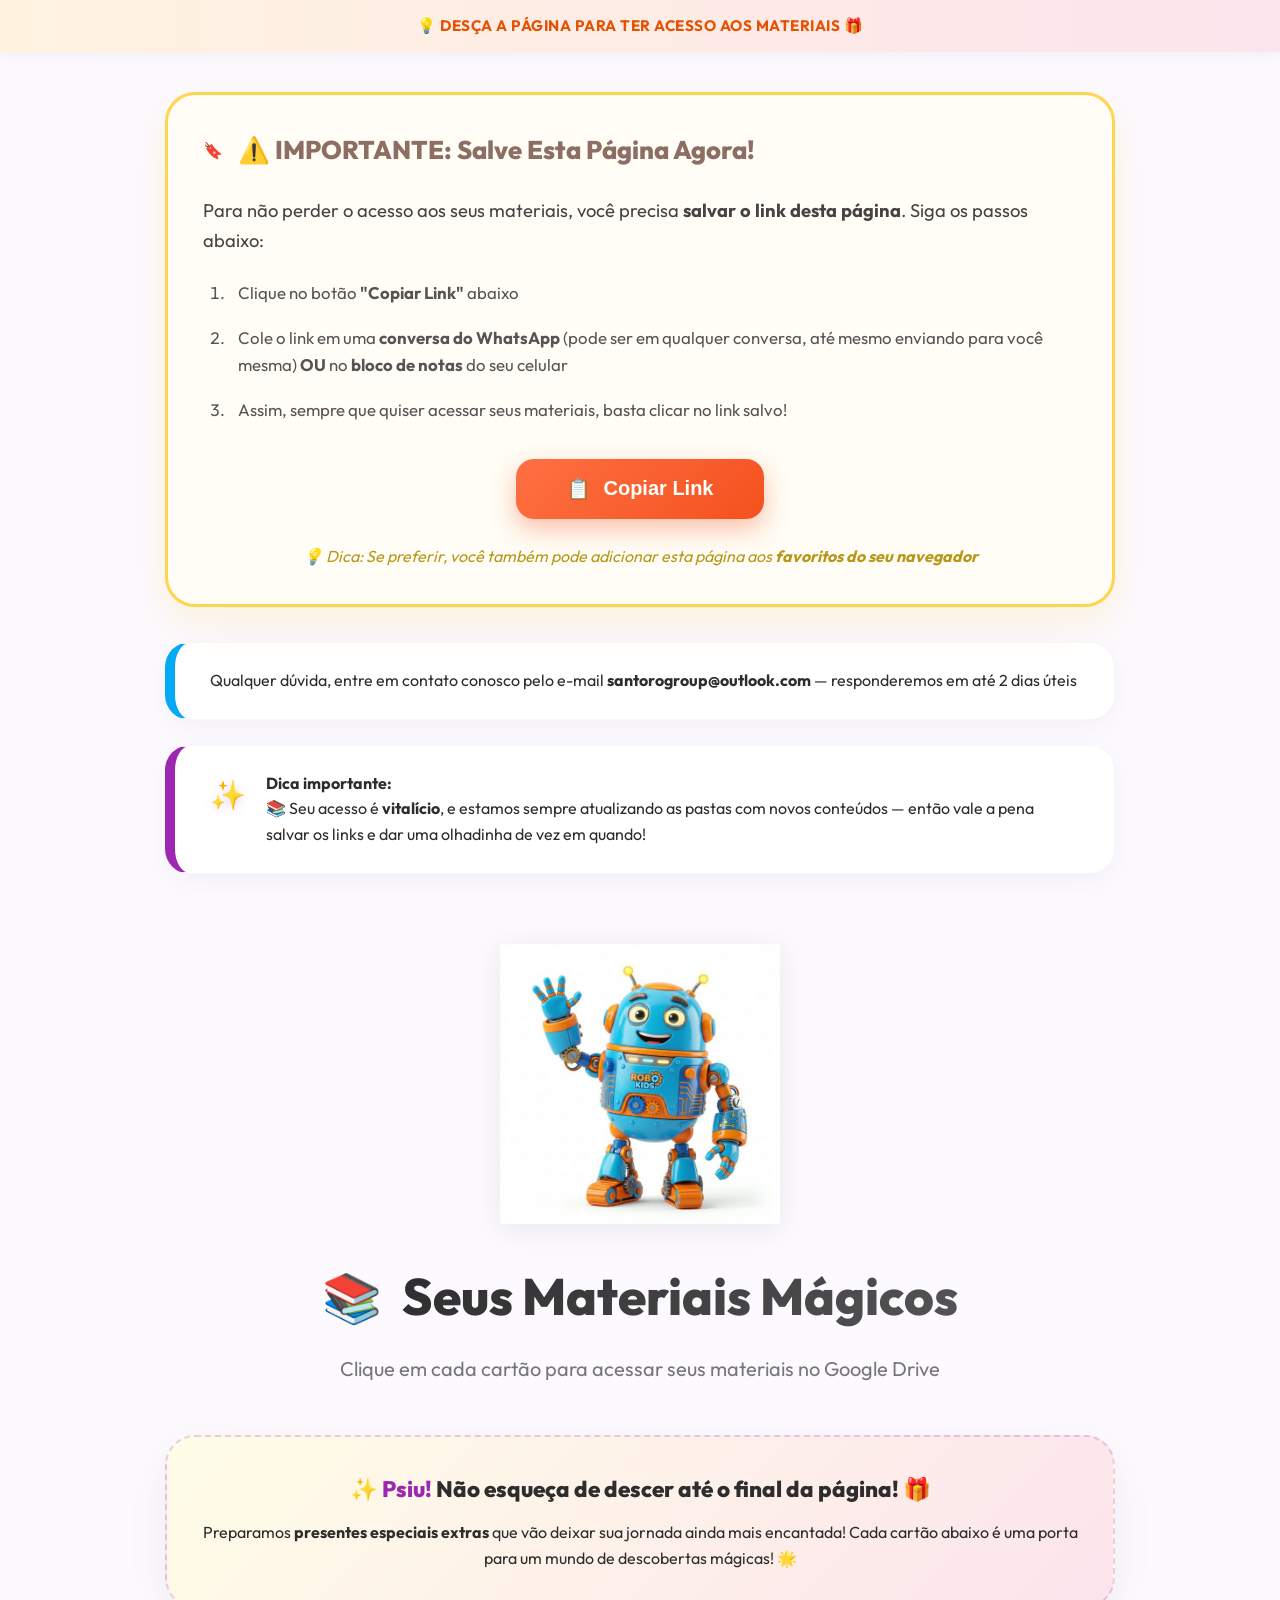
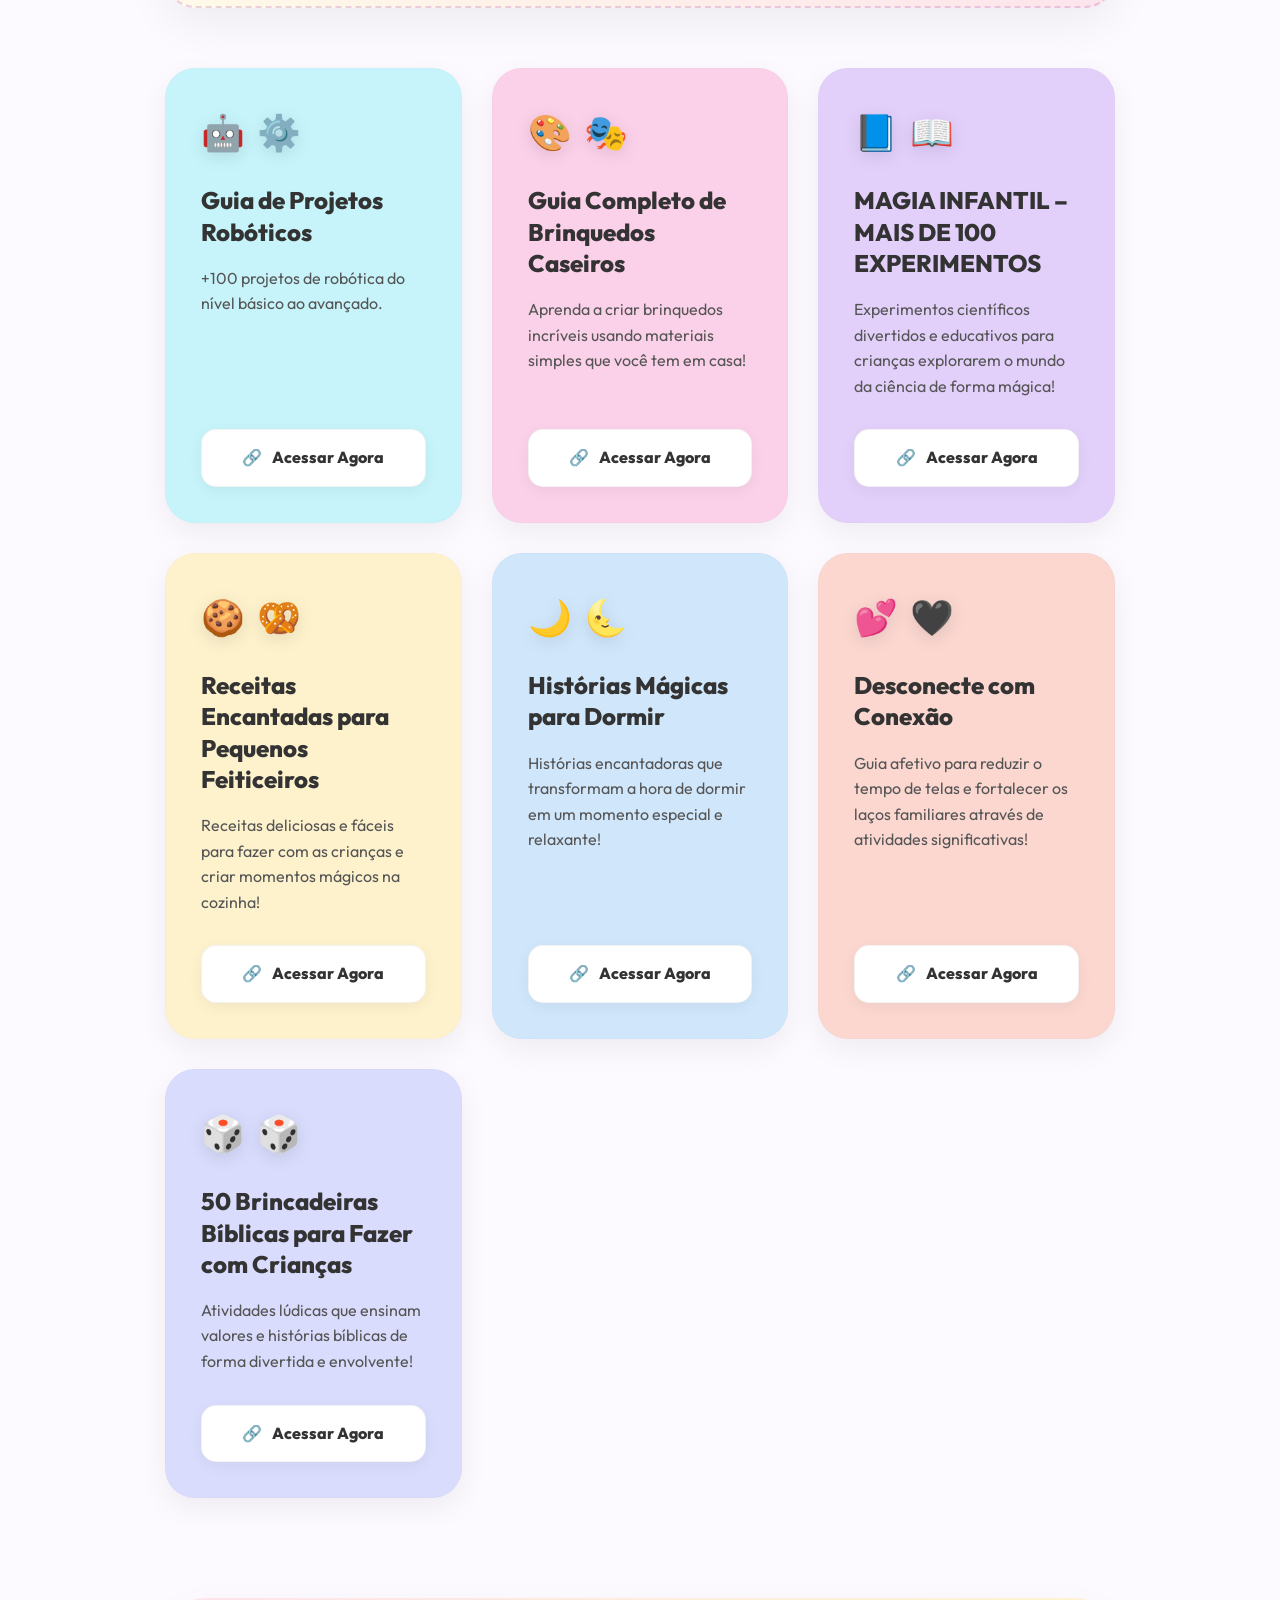
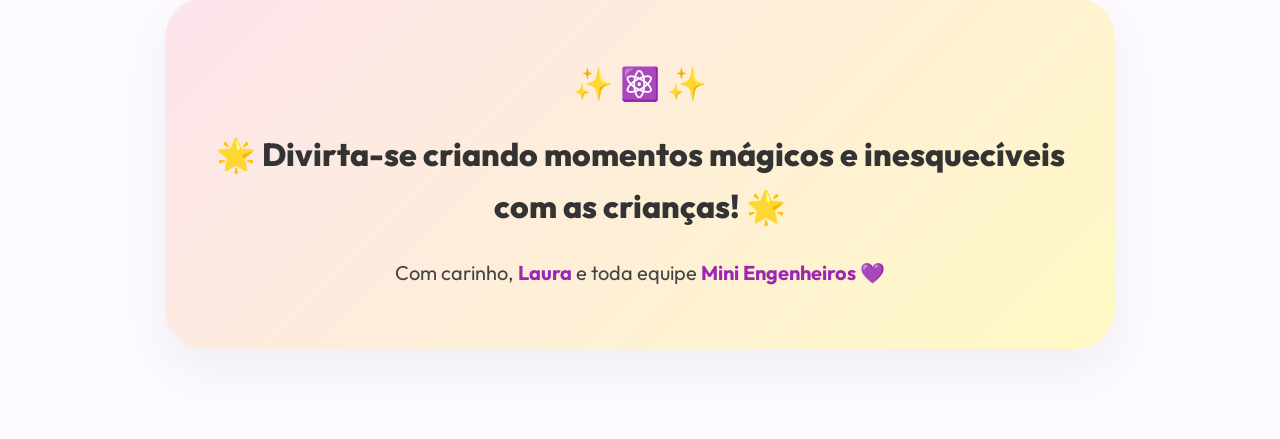
==== commit f089c2d3: "Change name to Mini Engenheiros and add logo" ====
--- a/index.html
+++ b/index.html
@@ -4,7 +4,7 @@
 <head>
     <meta charset="UTF-8">
     <meta name="viewport" content="width=device-width, initial-scale=1.0">
-    <title>Seus Materiais Mágicos | Projeto Gênio Brasil</title>
+    <title>Seus Materiais Mágicos | Mini Engenheiros</title>
     <meta name="description" content="Acesse todos os seus materiais mágicos em um só lugar.">
     <!-- Google Fonts -->
     <link rel="preconnect" href="https://fonts.googleapis.com">
@@ -63,8 +63,11 @@
             </div>
         </section>
 
-        <!-- Main Title -->
+        <!-- Main Header with Logo -->
         <header class="main-header">
+            <div class="header-logo">
+                <img src="assets/robot-logo.png" alt="Logo Mini Engenheiros" class="logo-image">
+            </div>
             <div class="title-with-emoji">
                 <span class="emoji-main">📚</span>
                 <h1>Seus Materiais Mágicos</h1>
@@ -187,7 +190,7 @@
             <div class="footer-content">
                 <div class="stars-icons">✨ ⚛️ ✨</div>
                 <h2>🌟 Divirta-se criando momentos mágicos e inesquecíveis com as crianças! 🌟</h2>
-                <p class="signature">Com carinho, <strong>Laura</strong> e toda equipe <strong>Projeto Gênio Brasil
+                <p class="signature">Com carinho, <strong>Laura</strong> e toda equipe <strong>Mini Engenheiros
                         💜</strong></p>
             </div>
         </footer>
--- a/style.css
+++ b/style.css
@@ -195,6 +195,16 @@
     margin-bottom: 50px;
 }
 
+.header-logo {
+    margin-bottom: 25px;
+}
+
+.logo-image {
+    max-width: 280px;
+    height: auto;
+    filter: drop-shadow(0 5px 15px rgba(0, 0, 0, 0.08));
+}
+
 .title-with-emoji {
     display: flex;
     justify-content: center;
